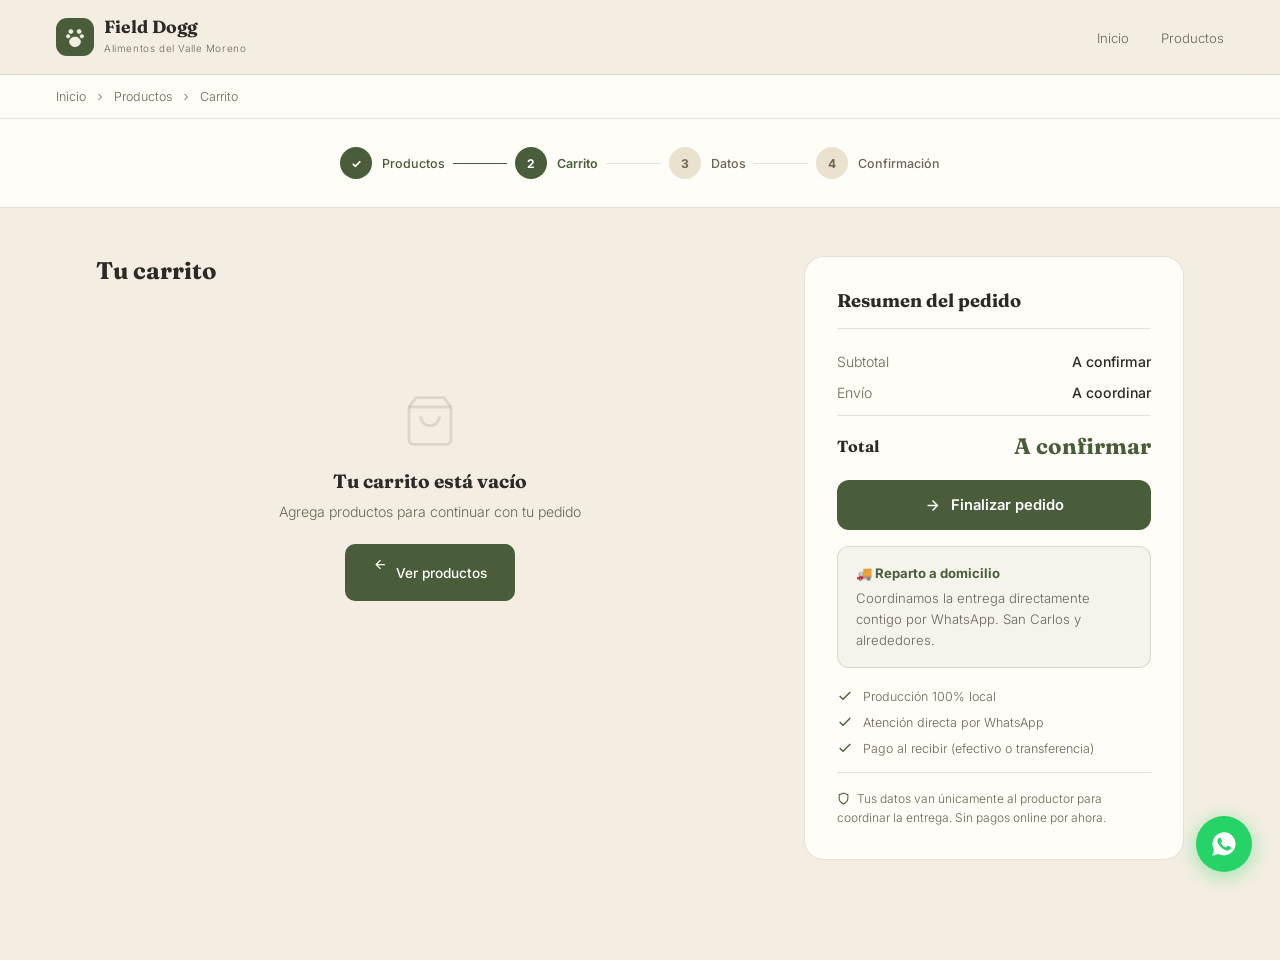
==== carrito.html @ 3e625e07 "ventanas ventanas para los diferentes procesos del flujo de la web" ====
<!DOCTYPE html>
<html lang="es">
<head>
<meta charset="UTF-8">
<meta name="viewport" content="width=device-width, initial-scale=1.0">
<title>Carrito — Field Dogg</title>
<link href="https://fonts.googleapis.com/css2?family=Fraunces:ital,opsz,wght@0,9..144,400;0,9..144,600;0,9..144,700;1,9..144,400&family=Inter:wght@300;400;500;600;700&display=swap" rel="stylesheet">
<style>
:root{--cream:#F4EEE2;--cream-dark:#EAE1CE;--olive:#4A5D3A;--olive-dark:#36462A;--terracotta:#B5673A;--ink:#2B2A24;--ink-muted:#6B6555;--border:rgba(43,42,36,0.12);--white:#FFFDF8;--ease:cubic-bezier(0.25,0,0,1)}
*,*::before,*::after{box-sizing:border-box;margin:0;padding:0}
html{scroll-behavior:smooth}
body{background:var(--cream);color:var(--ink);font-family:'Inter',sans-serif;font-weight:300;-webkit-font-smoothing:antialiased}
h1,h2,h3,h4{font-family:'Fraunces',serif}

/* NAV */
nav{position:sticky;top:0;z-index:100;display:flex;align-items:center;justify-content:space-between;padding:18px 56px;background:rgba(244,238,226,0.92);backdrop-filter:blur(14px);border-bottom:1px solid var(--border)}
.nav-logo{display:flex;align-items:center;gap:10px;text-decoration:none}
.nav-logo-mark{width:38px;height:38px;border-radius:11px;background:var(--olive);display:flex;align-items:center;justify-content:center}
.nav-logo-mark svg{width:22px;height:22px;stroke:var(--cream)}
.nav-brand strong{font-family:'Fraunces',serif;font-size:1.1rem;font-weight:700;color:var(--ink);display:block;line-height:1}
.nav-brand span{font-size:0.62rem;color:var(--ink-muted);letter-spacing:0.06em}
.nav-links{display:flex;gap:32px;list-style:none}
.nav-links a{font-size:0.82rem;color:var(--ink-muted);text-decoration:none;transition:color 0.15s}
.nav-links a:hover{color:var(--olive)}

/* BREADCRUMB */
.breadcrumb{padding:14px 56px;font-size:0.78rem;color:var(--ink-muted);display:flex;align-items:center;gap:8px;border-bottom:1px solid var(--border);background:var(--white)}
.breadcrumb a{color:var(--ink-muted);text-decoration:none;transition:color 0.15s}
.breadcrumb a:hover{color:var(--olive)}
.breadcrumb svg{width:12px;height:12px;stroke:var(--ink-muted)}

/* STEPS */
.steps{padding:28px 56px;background:var(--white);border-bottom:1px solid var(--border)}
.steps-inner{max-width:600px;margin:0 auto;display:flex;align-items:center;gap:0}
.step{display:flex;align-items:center;gap:10px;flex:1}
.step-circle{width:32px;height:32px;border-radius:50%;display:flex;align-items:center;justify-content:center;font-size:0.75rem;font-weight:700;flex-shrink:0;transition:all 0.2s}
.step.active .step-circle{background:var(--olive);color:white}
.step.done .step-circle{background:var(--olive);color:white}
.step:not(.active):not(.done) .step-circle{background:var(--cream-dark);color:var(--ink-muted)}
.step-label{font-size:0.78rem;font-weight:500;color:var(--ink-muted)}
.step.active .step-label{color:var(--olive);font-weight:600}
.step.done .step-label{color:var(--olive)}
.step-line{flex:1;height:1px;background:var(--border);margin:0 8px}
.step-line.done{background:var(--olive)}

/* LAYOUT */
.cart-page{max-width:1200px;margin:0 auto;padding:48px 56px 100px;display:grid;grid-template-columns:1fr 380px;gap:40px;align-items:start}

/* CART TABLE */
.cart-table h2{font-size:1.5rem;font-weight:700;margin-bottom:28px}
.cart-table h2 span{font-size:0.85rem;font-weight:300;color:var(--ink-muted);font-family:'Inter',sans-serif;margin-left:10px}
.cart-header-row{display:grid;grid-template-columns:2fr 1fr 1fr 1fr;gap:16px;padding:0 0 12px;border-bottom:1px solid var(--border);font-size:0.72rem;font-weight:600;color:var(--ink-muted);letter-spacing:0.06em;text-transform:uppercase}
.cart-row{display:grid;grid-template-columns:2fr 1fr 1fr 1fr;gap:16px;padding:22px 0;border-bottom:1px solid var(--border);align-items:center}
.cart-product{display:flex;align-items:center;gap:16px}
.cart-product-img{width:72px;height:72px;border-radius:12px;background:linear-gradient(135deg,var(--olive),var(--olive-dark));flex-shrink:0;display:flex;align-items:center;justify-content:center}
.cart-product-img svg{width:26px;height:26px;stroke:rgba(244,238,226,0.45)}
.cart-product-name{font-family:'Fraunces',serif;font-size:0.98rem;font-weight:600;color:var(--ink);margin-bottom:4px}
.cart-product-sub{font-size:0.75rem;color:var(--ink-muted)}
.cart-product-remove{font-size:0.72rem;color:var(--ink-muted);background:none;border:none;cursor:pointer;margin-top:6px;display:block;transition:color 0.15s;text-align:left;padding:0}
.cart-product-remove:hover{color:#C0392B}
.cart-unit-price{font-size:0.9rem;color:var(--ink-muted)}
.qty-control{display:flex;align-items:center;gap:8px}
.qty-btn{width:30px;height:30px;border-radius:7px;border:1px solid var(--border);background:var(--white);cursor:pointer;font-size:1rem;color:var(--ink);display:flex;align-items:center;justify-content:center;transition:background 0.15s,border-color 0.15s}
.qty-btn:hover{background:var(--cream);border-color:var(--olive)}
.qty-num{font-weight:600;font-size:0.9rem;min-width:22px;text-align:center}
.cart-line-total{font-family:'Fraunces',serif;font-size:1rem;font-weight:700;color:var(--olive)}
.cart-empty-state{text-align:center;padding:80px 0;display:none}
.cart-empty-state svg{width:56px;height:56px;stroke:var(--border);margin-bottom:16px}
.cart-empty-state h3{font-size:1.2rem;margin-bottom:10px}
.cart-empty-state p{font-size:0.88rem;color:var(--ink-muted);margin-bottom:24px}
.btn-primary{padding:13px 28px;background:var(--olive);border:none;border-radius:10px;color:white;font-family:'Inter',sans-serif;font-size:0.85rem;font-weight:500;cursor:pointer;transition:background 0.15s,transform 0.15s;display:inline-flex;align-items:center;gap:8px}
.btn-primary:hover{background:var(--olive-dark);transform:translateY(-1px)}
.btn-primary svg{width:15px;height:15px;stroke:white}
.cart-actions{display:flex;align-items:center;justify-content:space-between;margin-top:20px}
.btn-ghost{padding:12px 24px;background:transparent;border:1.5px solid var(--border);border-radius:10px;color:var(--ink-muted);font-family:'Inter',sans-serif;font-size:0.82rem;cursor:pointer;transition:border-color 0.15s,color 0.15s}
.btn-ghost:hover{border-color:var(--olive);color:var(--olive)}

/* COUPON */
.coupon-box{display:flex;gap:10px;margin-top:20px;padding-top:20px;border-top:1px solid var(--border)}
.coupon-input{flex:1;padding:11px 14px;border:1.5px solid var(--border);border-radius:10px;font-family:'Inter',sans-serif;font-size:0.85rem;color:var(--ink);background:var(--white);outline:none;transition:border-color 0.15s}
.coupon-input:focus{border-color:var(--olive)}
.coupon-input::placeholder{color:var(--ink-muted)}
.coupon-btn{padding:11px 18px;background:var(--cream-dark);border:1.5px solid var(--border);border-radius:10px;font-family:'Inter',sans-serif;font-size:0.82rem;font-weight:500;color:var(--ink);cursor:pointer;transition:background 0.15s}
.coupon-btn:hover{background:var(--cream)}

/* ORDER SUMMARY */
.order-summary{background:var(--white);border:1px solid var(--border);border-radius:20px;padding:32px;position:sticky;top:100px}
.order-summary h3{font-size:1.15rem;font-weight:700;margin-bottom:24px;padding-bottom:16px;border-bottom:1px solid var(--border)}
.summary-row{display:flex;justify-content:space-between;align-items:center;margin-bottom:14px;font-size:0.88rem}
.summary-row span:first-child{color:var(--ink-muted)}
.summary-row span:last-child{font-weight:500;color:var(--ink)}
.summary-row.total{border-top:1px solid var(--border);padding-top:16px;margin-top:8px}
.summary-row.total span:first-child{font-family:'Fraunces',serif;font-size:1rem;font-weight:700;color:var(--ink)}
.summary-row.total span:last-child{font-family:'Fraunces',serif;font-size:1.4rem;font-weight:700;color:var(--olive)}
.checkout-btn{width:100%;padding:16px;background:var(--olive);border:none;border-radius:12px;color:white;font-family:'Inter',sans-serif;font-size:0.92rem;font-weight:600;cursor:pointer;display:flex;align-items:center;justify-content:center;gap:10px;transition:background 0.15s,transform 0.15s,box-shadow 0.15s;margin-top:20px}
.checkout-btn:hover{background:var(--olive-dark);transform:translateY(-2px);box-shadow:0 8px 24px rgba(74,93,58,0.25)}
.checkout-btn svg{width:17px;height:17px;stroke:white}
.summary-note{font-size:0.75rem;color:var(--ink-muted);line-height:1.6;margin-top:16px;padding-top:16px;border-top:1px solid var(--border)}
.summary-note svg{width:13px;height:13px;stroke:var(--olive);vertical-align:-2px;margin-right:4px}
.trust-badges{display:flex;flex-direction:column;gap:10px;margin-top:20px}
.trust-badge{display:flex;align-items:center;gap:10px;font-size:0.78rem;color:var(--ink-muted)}
.trust-badge svg{width:16px;height:16px;stroke:var(--olive);flex-shrink:0}

/* SHIPPING INFO */
.shipping-info{background:rgba(74,93,58,0.06);border:1px solid rgba(74,93,58,0.18);border-radius:12px;padding:16px 18px;margin-top:16px;font-size:0.82rem;color:var(--ink-muted);line-height:1.6}
.shipping-info strong{color:var(--olive);display:block;margin-bottom:4px}

/* WA FLOAT */
.wa-float{position:fixed;bottom:28px;right:28px;z-index:199;width:56px;height:56px;border-radius:50%;background:#25D366;display:flex;align-items:center;justify-content:center;box-shadow:0 4px 20px rgba(37,211,102,0.45);cursor:pointer;border:none;transition:transform 0.2s;text-decoration:none}
.wa-float:hover{transform:scale(1.1)}
.wa-float svg{width:28px;height:28px;fill:white}

@media(max-width:960px){
  nav{padding:14px 20px}.nav-links{display:none}
  .breadcrumb,.steps{padding:12px 20px}
  .cart-page{padding:28px 20px 80px;grid-template-columns:1fr}
  .cart-header-row{display:none}
  .cart-row{grid-template-columns:1fr;gap:12px}
  .order-summary{position:static}
}
</style>
</head>
<body>

<!-- NAV -->
<nav>
  <a class="nav-logo" href="index.html">
    <div class="nav-logo-mark">
      <svg viewBox="0 0 32 32" fill="none"><circle cx="10" cy="8" r="3" fill="#F4EEE2"/><circle cx="22" cy="8" r="3" fill="#F4EEE2"/><circle cx="6" cy="15" r="2.5" fill="#F4EEE2"/><circle cx="26" cy="15" r="2.5" fill="#F4EEE2"/><ellipse cx="16" cy="23" rx="8" ry="7" fill="#F4EEE2"/></svg>
    </div>
    <div class="nav-brand">
      <strong>Field Dogg</strong>
      <span>Alimentos del Valle Moreno</span>
    </div>
  </a>
  <ul class="nav-links">
    <li><a href="index.html">Inicio</a></li>
    <li><a href="productos.html">Productos</a></li>
  </ul>
</nav>

<!-- BREADCRUMB -->
<div class="breadcrumb">
  <a href="index.html">Inicio</a>
  <svg viewBox="0 0 24 24" fill="none" stroke-width="2"><path d="M9 18l6-6-6-6"/></svg>
  <a href="productos.html">Productos</a>
  <svg viewBox="0 0 24 24" fill="none" stroke-width="2"><path d="M9 18l6-6-6-6"/></svg>
  <span>Carrito</span>
</div>

<!-- STEPS -->
<div class="steps">
  <div class="steps-inner">
    <div class="step done">
      <div class="step-circle">✓</div>
      <span class="step-label">Productos</span>
    </div>
    <div class="step-line done"></div>
    <div class="step active">
      <div class="step-circle">2</div>
      <span class="step-label">Carrito</span>
    </div>
    <div class="step-line"></div>
    <div class="step">
      <div class="step-circle">3</div>
      <span class="step-label">Datos</span>
    </div>
    <div class="step-line"></div>
    <div class="step">
      <div class="step-circle">4</div>
      <span class="step-label">Confirmación</span>
    </div>
  </div>
</div>

<!-- MAIN -->
<div class="cart-page">

  <!-- TABLA CARRITO -->
  <div class="cart-table">
    <h2>Tu carrito <span id="itemCount"></span></h2>

    <!-- EMPTY STATE -->
    <div class="cart-empty-state" id="emptyState">
      <svg viewBox="0 0 24 24" fill="none" stroke-width="1.2"><path d="M6 2L3 6v14a2 2 0 002 2h14a2 2 0 002-2V6l-3-4z"/><line x1="3" y1="6" x2="21" y2="6"/><path d="M16 10a4 4 0 01-8 0"/></svg>
      <h3>Tu carrito está vacío</h3>
      <p>Agrega productos para continuar con tu pedido</p>
      <a href="productos.html"><button class="btn-primary"><svg viewBox="0 0 24 24" fill="none" stroke-width="2"><path d="M19 12H5M12 19l-7-7 7-7"/></svg>Ver productos</button></a>
    </div>

    <!-- ITEMS -->
    <div id="cartContent">
      <div class="cart-header-row">
        <span>Producto</span>
        <span>Precio unit.</span>
        <span>Cantidad</span>
        <span>Total</span>
      </div>
      <div id="cartRows"></div>

      <div class="coupon-box">
        <input class="coupon-input" type="text" placeholder="¿Tienes un código de descuento?">
        <button class="coupon-btn">Aplicar</button>
      </div>

      <div class="cart-actions">
        <a href="productos.html"><button class="btn-ghost">← Seguir comprando</button></a>
        <button class="btn-primary" onclick="window.location.href='checkout.html'">
          Continuar al pago
          <svg viewBox="0 0 24 24" fill="none" stroke-width="2"><path d="M5 12h14M12 5l7 7-7 7"/></svg>
        </button>
      </div>
    </div>
  </div>

  <!-- RESUMEN -->
  <div class="order-summary">
    <h3>Resumen del pedido</h3>

    <div id="summaryItems"></div>

    <div class="summary-row">
      <span>Subtotal</span>
      <span id="summarySubtotal">A confirmar</span>
    </div>
    <div class="summary-row">
      <span>Envío</span>
      <span>A coordinar</span>
    </div>
    <div class="summary-row total">
      <span>Total</span>
      <span id="summaryTotal">A confirmar</span>
    </div>

    <button class="checkout-btn" onclick="window.location.href='checkout.html'">
      <svg viewBox="0 0 24 24" fill="none" stroke-width="2"><path d="M5 12h14M12 5l7 7-7 7"/></svg>
      Finalizar pedido
    </button>

    <div class="shipping-info">
      <strong>🚚 Reparto a domicilio</strong>
      Coordinamos la entrega directamente contigo por WhatsApp. San Carlos y alrededores.
    </div>

    <div class="trust-badges">
      <div class="trust-badge"><svg viewBox="0 0 24 24" fill="none" stroke-width="2"><path d="M20 6L9 17l-5-5"/></svg>Producción 100% local</div>
      <div class="trust-badge"><svg viewBox="0 0 24 24" fill="none" stroke-width="2"><path d="M20 6L9 17l-5-5"/></svg>Atención directa por WhatsApp</div>
      <div class="trust-badge"><svg viewBox="0 0 24 24" fill="none" stroke-width="2"><path d="M20 6L9 17l-5-5"/></svg>Pago al recibir (efectivo o transferencia)</div>
    </div>

    <p class="summary-note">
      <svg viewBox="0 0 24 24" fill="none" stroke-width="2"><path d="M12 22s8-4 8-10V5l-8-3-8 3v7c0 6 8 10 8 10z"/></svg>
      Tus datos van únicamente al productor para coordinar la entrega. Sin pagos online por ahora.
    </p>
  </div>

</div>

<!-- WA FLOAT -->
<a class="wa-float" href="https://wa.me/56984327516?text=Hola!%20Tengo%20una%20consulta%20sobre%20mi%20pedido." target="_blank">
  <svg viewBox="0 0 24 24"><path d="M12.04 2C6.58 2 2.13 6.45 2.13 11.91c0 1.72.45 3.4 1.3 4.88L2 22l5.35-1.4c1.42.78 3.02 1.19 4.66 1.19h.01c5.46 0 9.9-4.45 9.9-9.91 0-2.65-1.03-5.14-2.9-7.01A9.82 9.82 0 0 0 12.05 2zm5.79 14.16c-.24.68-1.4 1.3-1.93 1.38-.5.08-1.12.11-1.81-.11-.42-.13-.95-.31-1.64-.6-2.88-1.24-4.76-4.14-4.9-4.33-.14-.19-1.17-1.55-1.17-2.97s.74-2.1 1-2.39c.26-.28.57-.36.76-.36.19 0 .38 0 .55.01.18.01.41-.07.64.49.24.57.81 1.98.88 2.12.07.14.12.31.02.5-.1.19-.15.31-.29.47-.14.17-.3.37-.43.5-.14.14-.29.29-.13.57.17.28.74 1.22 1.59 1.98 1.09.97 2.01 1.27 2.29 1.41.28.14.44.12.6-.07.17-.19.71-.83.9-1.11.19-.28.38-.23.64-.14.26.09 1.66.78 1.95.93.28.14.47.21.54.33.07.12.07.69-.17 1.37z"/></svg>
</a>

<script>
let cart = JSON.parse(localStorage.getItem('fd_cart') || '[]');

function render(){
  const empty  = document.getElementById('emptyState');
  const content = document.getElementById('cartContent');
  const count  = document.getElementById('itemCount');

  if(cart.length === 0){
    empty.style.display = 'block';
    content.style.display = 'none';
    count.textContent = '';
    return;
  }

  const total = cart.reduce((s,i) => s + i.qty, 0);
  count.textContent = `(${total} ${total === 1 ? 'producto' : 'productos'})`;
  empty.style.display = 'none';
  content.style.display = 'block';

  // Rows
  document.getElementById('cartRows').innerHTML = cart.map((item,i) => `
    <div class="cart-row">
      <div class="cart-product">
        <div class="cart-product-img"><svg viewBox="0 0 24 24" fill="none" stroke-width="1.2"><rect x="3" y="3" width="18" height="18" rx="2"/><circle cx="9" cy="9" r="2"/><path d="m21 15-3.1-3.1a2 2 0 0 0-2.8 0L6 21"/></svg></div>
        <div>
          <div class="cart-product-name">${item.name}</div>
          <div class="cart-product-sub">Alimentos del Valle Moreno</div>
          <button class="cart-product-remove" onclick="remove(${i})">Eliminar</button>
        </div>
      </div>
      <div class="cart-unit-price">$${item.price}</div>
      <div class="qty-control">
        <button class="qty-btn" onclick="chQty(${i},-1)">−</button>
        <span class="qty-num">${item.qty}</span>
        <button class="qty-btn" onclick="chQty(${i},1)">+</button>
      </div>
      <div class="cart-line-total">$${item.price} × ${item.qty}</div>
    </div>`).join('');

  // Summary
  document.getElementById('summaryItems').innerHTML = cart.map(item => `
    <div class="summary-row">
      <span>${item.name} × ${item.qty}</span>
      <span>$${item.price}</span>
    </div>`).join('');
}

function chQty(i, d){
  cart[i].qty += d;
  if(cart[i].qty <= 0) cart.splice(i,1);
  localStorage.setItem('fd_cart', JSON.stringify(cart));
  render();
}
function remove(i){
  cart.splice(i,1);
  localStorage.setItem('fd_cart', JSON.stringify(cart));
  render();
}

render();
</script>
</body>
</html>
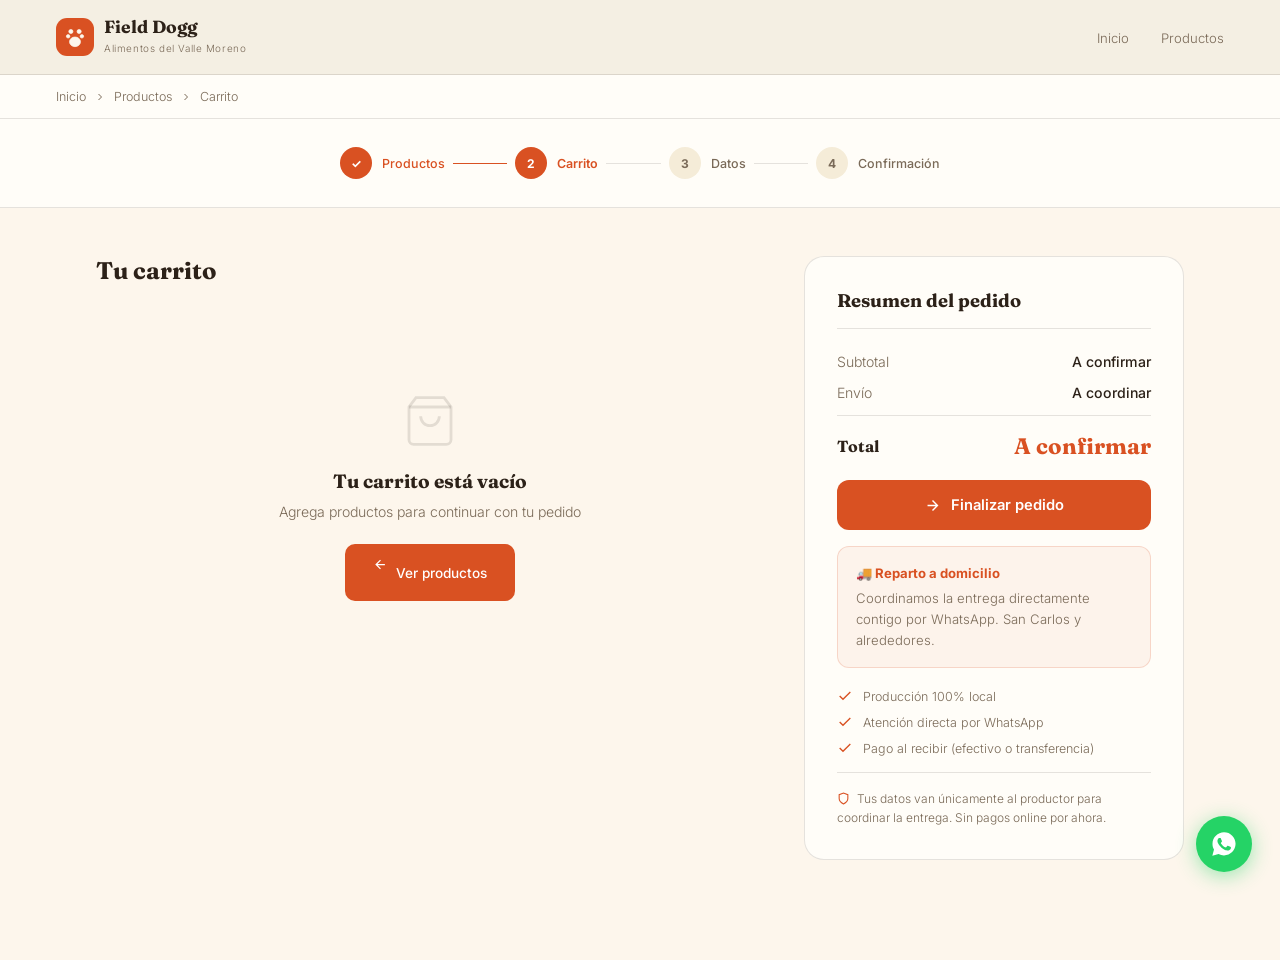
==== commit a6627524: "modificacion de archivos modifique los archivos de las diferentes ventanas, para agregar el nuevo di" ====
--- a/carrito.html
+++ b/carrito.html
@@ -6,7 +6,27 @@
 <title>Carrito — Field Dogg</title>
 <link href="https://fonts.googleapis.com/css2?family=Fraunces:ital,opsz,wght@0,9..144,400;0,9..144,600;0,9..144,700;1,9..144,400&family=Inter:wght@300;400;500;600;700&display=swap" rel="stylesheet">
 <style>
-:root{--cream:#F4EEE2;--cream-dark:#EAE1CE;--olive:#4A5D3A;--olive-dark:#36462A;--terracotta:#B5673A;--ink:#2B2A24;--ink-muted:#6B6555;--border:rgba(43,42,36,0.12);--white:#FFFDF8;--ease:cubic-bezier(0.25,0,0,1)}
+
+:root {
+  --beeswax:        #EAB05C;
+  --grenadine:      #D95122;
+  --grenadine-dark: #B8421A;
+  --darlington:     #B6CFB9;
+  --darlington-dark:#8AAE8E;
+  --cafe-latte:     #896645;
+  --cafe-dark:      #6A4F34;
+  --cream:          #FDF6EC;
+  --cream-dark:     #F5ECD8;
+  --ink:            #2C2118;
+  --ink-muted:      #7A6A58;
+  --border:         rgba(44,33,24,0.12);
+  --white:          #FFFDF8;
+  /* aliases */
+  --olive:          #D95122;
+  --olive-dark:     #B8421A;
+  --terracotta:     #D95122;
+  --terracotta-dark:#B8421A;
+}
 *,*::before,*::after{box-sizing:border-box;margin:0;padding:0}
 html{scroll-behavior:smooth}
 body{background:var(--cream);color:var(--ink);font-family:'Inter',sans-serif;font-weight:300;-webkit-font-smoothing:antialiased}
@@ -34,11 +54,11 @@
 .steps-inner{max-width:600px;margin:0 auto;display:flex;align-items:center;gap:0}
 .step{display:flex;align-items:center;gap:10px;flex:1}
 .step-circle{width:32px;height:32px;border-radius:50%;display:flex;align-items:center;justify-content:center;font-size:0.75rem;font-weight:700;flex-shrink:0;transition:all 0.2s}
-.step.active .step-circle{background:var(--olive);color:white}
-.step.done .step-circle{background:var(--olive);color:white}
+.step.active .step-circle{background:#D95122;color:white}
+.step.done .step-circle{background:#D95122;color:white}
 .step:not(.active):not(.done) .step-circle{background:var(--cream-dark);color:var(--ink-muted)}
 .step-label{font-size:0.78rem;font-weight:500;color:var(--ink-muted)}
-.step.active .step-label{color:var(--olive);font-weight:600}
+.step.active .step-label{color:#D95122;font-weight:600}
 .step.done .step-label{color:var(--olive)}
 .step-line{flex:1;height:1px;background:var(--border);margin:0 8px}
 .step-line.done{background:var(--olive)}
@@ -69,7 +89,7 @@
 .cart-empty-state h3{font-size:1.2rem;margin-bottom:10px}
 .cart-empty-state p{font-size:0.88rem;color:var(--ink-muted);margin-bottom:24px}
 .btn-primary{padding:13px 28px;background:var(--olive);border:none;border-radius:10px;color:white;font-family:'Inter',sans-serif;font-size:0.85rem;font-weight:500;cursor:pointer;transition:background 0.15s,transform 0.15s;display:inline-flex;align-items:center;gap:8px}
-.btn-primary:hover{background:var(--olive-dark);transform:translateY(-1px)}
+.btn-primary:hover{background:#B8421A;transform:translateY(-1px)}
 .btn-primary svg{width:15px;height:15px;stroke:white}
 .cart-actions{display:flex;align-items:center;justify-content:space-between;margin-top:20px}
 .btn-ghost{padding:12px 24px;background:transparent;border:1.5px solid var(--border);border-radius:10px;color:var(--ink-muted);font-family:'Inter',sans-serif;font-size:0.82rem;cursor:pointer;transition:border-color 0.15s,color 0.15s}
@@ -91,9 +111,9 @@
 .summary-row span:last-child{font-weight:500;color:var(--ink)}
 .summary-row.total{border-top:1px solid var(--border);padding-top:16px;margin-top:8px}
 .summary-row.total span:first-child{font-family:'Fraunces',serif;font-size:1rem;font-weight:700;color:var(--ink)}
-.summary-row.total span:last-child{font-family:'Fraunces',serif;font-size:1.4rem;font-weight:700;color:var(--olive)}
+.summary-row.total span:last-child{font-family:'Fraunces',serif;font-size:1.4rem;font-weight:700;color:#D95122}
 .checkout-btn{width:100%;padding:16px;background:var(--olive);border:none;border-radius:12px;color:white;font-family:'Inter',sans-serif;font-size:0.92rem;font-weight:600;cursor:pointer;display:flex;align-items:center;justify-content:center;gap:10px;transition:background 0.15s,transform 0.15s,box-shadow 0.15s;margin-top:20px}
-.checkout-btn:hover{background:var(--olive-dark);transform:translateY(-2px);box-shadow:0 8px 24px rgba(74,93,58,0.25)}
+.checkout-btn:hover{background:var(--olive-dark);transform:translateY(-2px);box-shadow:0 8px 24px rgba(217,81,34,0.25)}
 .checkout-btn svg{width:17px;height:17px;stroke:white}
 .summary-note{font-size:0.75rem;color:var(--ink-muted);line-height:1.6;margin-top:16px;padding-top:16px;border-top:1px solid var(--border)}
 .summary-note svg{width:13px;height:13px;stroke:var(--olive);vertical-align:-2px;margin-right:4px}
@@ -102,7 +122,7 @@
 .trust-badge svg{width:16px;height:16px;stroke:var(--olive);flex-shrink:0}
 
 /* SHIPPING INFO */
-.shipping-info{background:rgba(74,93,58,0.06);border:1px solid rgba(74,93,58,0.18);border-radius:12px;padding:16px 18px;margin-top:16px;font-size:0.82rem;color:var(--ink-muted);line-height:1.6}
+.shipping-info{background:rgba(217,81,34,0.06);border:1px solid rgba(217,81,34,0.18);border-radius:12px;padding:16px 18px;margin-top:16px;font-size:0.82rem;color:var(--ink-muted);line-height:1.6}
 .shipping-info strong{color:var(--olive);display:block;margin-bottom:4px}
 
 /* WA FLOAT */
@@ -126,7 +146,7 @@
 <nav>
   <a class="nav-logo" href="index.html">
     <div class="nav-logo-mark">
-      <svg viewBox="0 0 32 32" fill="none"><circle cx="10" cy="8" r="3" fill="#F4EEE2"/><circle cx="22" cy="8" r="3" fill="#F4EEE2"/><circle cx="6" cy="15" r="2.5" fill="#F4EEE2"/><circle cx="26" cy="15" r="2.5" fill="#F4EEE2"/><ellipse cx="16" cy="23" rx="8" ry="7" fill="#F4EEE2"/></svg>
+      <svg viewBox="0 0 32 32" fill="none"><circle cx="10" cy="8" r="3" fill="#FDF6EC"/><circle cx="22" cy="8" r="3" fill="#FDF6EC"/><circle cx="6" cy="15" r="2.5" fill="#FDF6EC"/><circle cx="26" cy="15" r="2.5" fill="#FDF6EC"/><ellipse cx="16" cy="23" rx="8" ry="7" fill="#FDF6EC"/></svg>
     </div>
     <div class="nav-brand">
       <strong>Field Dogg</strong>
